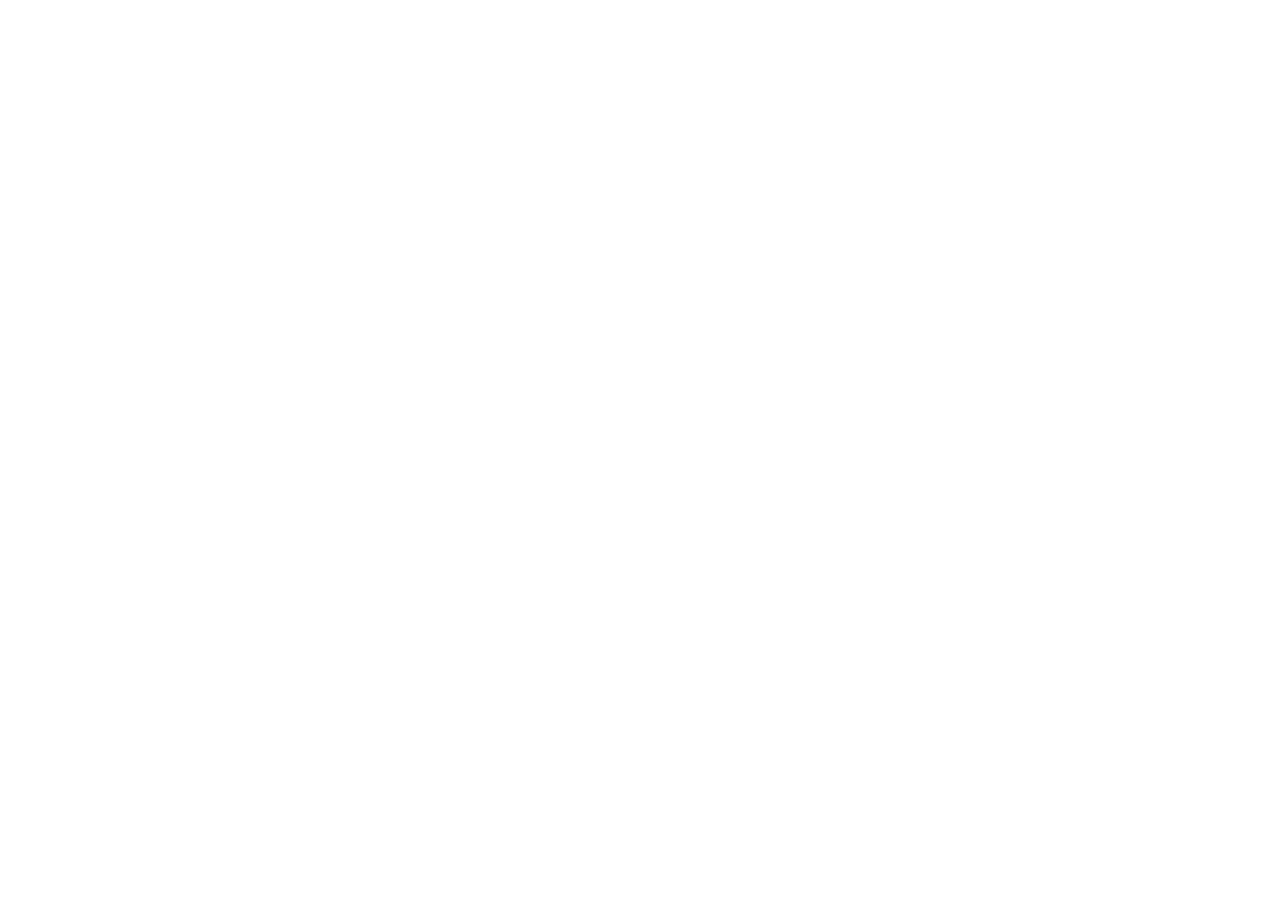
==== index.html @ bb07b306 "add index.html" ====
<!DOCTYPE html>
<html lang="en">
<head>
    <meta charset="UTF-8">
    <meta http-equiv="X-UA-Compatible" content="IE=edge">
    <meta name="viewport" content="width=device-width, initial-scale=1.0">
    <title>Document</title>
</head>
<body>
    
</body>
</html>
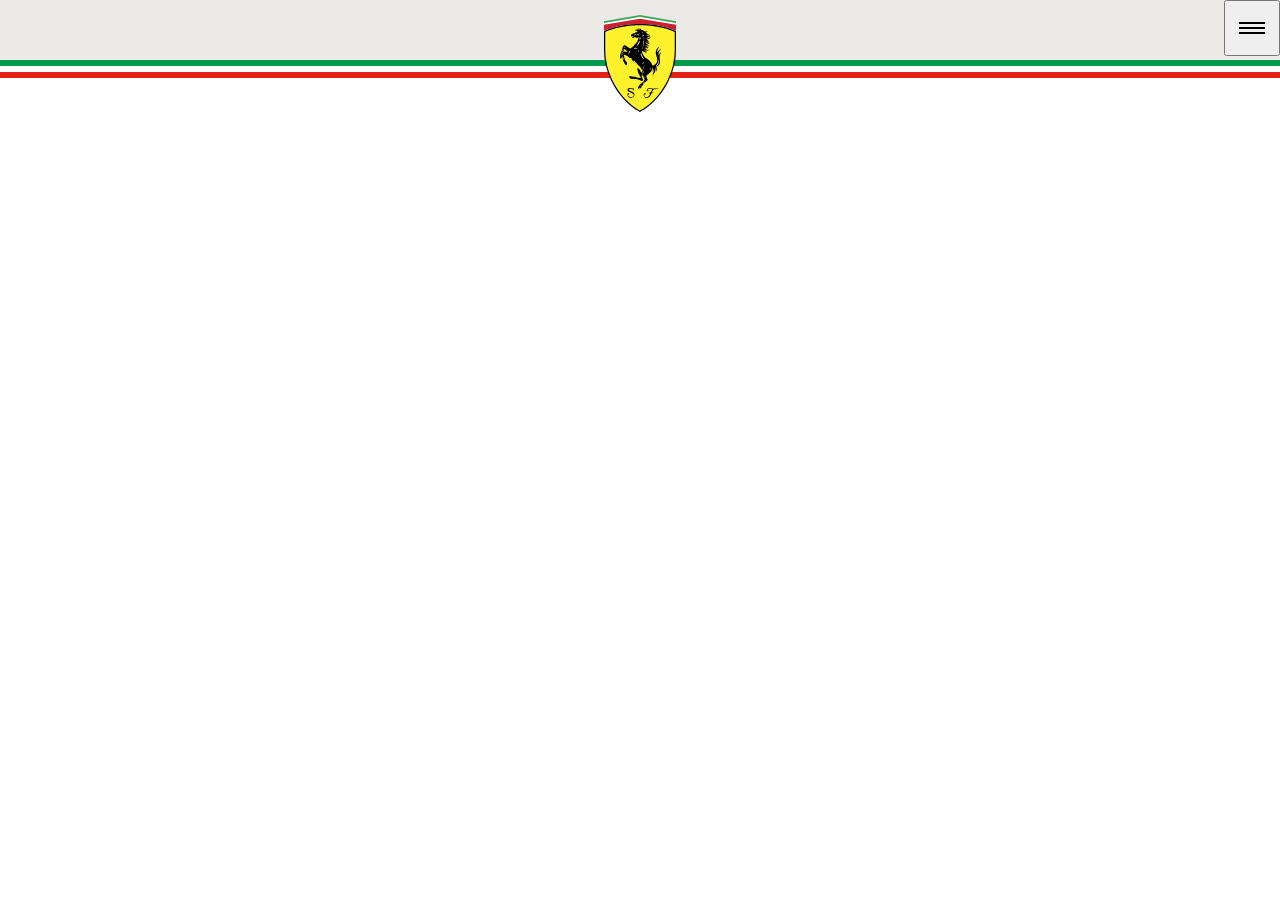
==== commit cfb4b666: "Criação do header" ====
--- a/index.html
+++ b/index.html
@@ -1,12 +1,77 @@
 <!DOCTYPE html>
-<html lang="en">
+<html lang="pt-br">
 <head>
-    <meta charset="UTF-8">
-    <meta http-equiv="X-UA-Compatible" content="IE=edge">
-    <meta name="viewport" content="width=device-width, initial-scale=1.0">
-    <title>Document</title>
+    <meta charset="UTF-8"/>
+    <meta http-equiv="X-UA-Compatible" content="IE=edge"/>
+    <meta name="viewport" content="width=device-width, initial-scale=1.0"/>
+    
+    <title>Ferrari - Hcode Lab</title>
+    <link rel="apple-touch-icon" sizes="57x57" href="assets/images/apple-icon-57x57.png"/>
+    <link rel="apple-touch-icon" sizes="60x60" href="assets/images/apple-icon-60x60.png"/>
+    <link rel="apple-touch-icon" sizes="72x72" href="assets/images/apple-icon-72x72.png"/>
+    <link rel="apple-touch-icon" sizes="76x76" href="assets/images/apple-icon-76x76.png"/>
+    <link rel="apple-touch-icon" sizes="114x114" href="assets/images/apple-icon-114x114.png"/>
+    <link rel="apple-touch-icon" sizes="120x120" href="assets/images/apple-icon-120x120.png"/>
+    <link rel="apple-touch-icon" sizes="144x144" href="assets/images/apple-icon-144x144.png"/>
+    <link rel="apple-touch-icon" sizes="152x152" href="assets/images/apple-icon-152x152.png"/>
+    <link rel="apple-touch-icon" sizes="180x180" href="assets/images/apple-icon-180x180.png"/>
+    <link rel="icon" type="image/png" sizes="192x192"  href="assets/images/android-icon-192x192.png"/>
+    <link rel="icon" type="image/png" sizes="32x32" href="assets/images/favicon-32x32.png"/>
+    <link rel="icon" type="image/png" sizes="96x96" href="assets/images/favicon-96x96.png"/>
+    <link rel="icon" type="image/png" sizes="16x16" href="assets/images/favicon-16x16.png"/>
+    <link rel="manifest" href="manifest.json"/>
+    <meta name="msapplication-TileColor" content="#1ededo"/>
+    <meta name="msapplication-TileImage" content="assets/images/ms-icon-144x144.png"/>
+    <meta name="theme-color" content="#1ededo"/>
+    <meta name="description" content="Conheça a Ferrari Auto Center"/>
+    <link rel="stylesheet" href="assets/css/main.css" type="text/css"/>
 </head>
 <body>
-    
+    <header id="header">
+
+        <div class="overlay"></div>
+        <a href="index.html#home"><img src="assets/images/ferrari-logo.svg" alt="logo Ferrari" class="logo"></a>
+        <button type="button" id="btn-open">
+            <svg xmlns="http://www.w3.org/2000/svg" width="32" height="32" viewBox="0 0 32 32"><path d="M0,0H32V32H0Z" fill="none"/><path d="M3,18H29V16H3Zm0-5H29V11H3ZM3,6V8H29V6Z" transform="translate(0 4)"/></svg>
+              
+        </button>
+
+        <div class="menu logged">
+            <nav>
+                <button type="button" id="btn-close">
+                    <svg xmlns="http://www.w3.org/2000/svg" width="24" height="24" viewBox="0 0 24 24"><path d="M0,0H24V24H0Z" fill="none"/><path d="M19,6.41,17.59,5,12,10.59,6.41,5,5,6.41,10.59,12,5,17.59,6.41,19,12,13.41,17.59,19,19,17.59,13.41,12Z"/></svg>
+                </button>
+                <ul>
+                    <li><a href="index.html#home">Home</a></li>
+                    <li><a href="index.html#service">Revisão</a></li>
+                    <li><a href="index.html#contact">Contato</a></li>
+                    <li class="divider"><hr></li>
+                    <li class="hide-guest"><a href="schedules.html">Agendamentos</a></li>
+                    <li class="hide-guest"><a href="profile.html">Editar Dados</a></li>
+                    <li class="hide-guest"><a href="chenge-photo.html">Mudar Foto</a></li>
+                    <li class="hide-guest"><a href="chenge-password.html">Alterar Senha</a></li>
+                </ul>
+            </nav>
+            <div class="footer">
+                <hr>
+                <div>
+                    <picture>
+                        <a href="profile.html"><img src="assets/images/user.png" alt="Joao Rangel"></a>
+                    </picture>
+                    <div>
+                        <a href="profile.html">
+                            <strong>João Rangel</strong>
+                            <small>joãohcrangel@gmail.com</small>
+                        </a>
+                    </div>
+                    <button type="button">
+                        <svg xmlns="http://www.w3.org/2000/svg" width="24" height="24" viewBox="0 0 24 24"><path d="M0,0H24V24H0Z" fill="none"/><path d="M10.09,15.59,11.5,17l5-5-5-5L10.09,8.41,12.67,11H3v2h9.67ZM19,3H5A2,2,0,0,0,3,5V9H5V5H19V19H5V15H3v4a2,2,0,0,0,2,2H19a2.006,2.006,0,0,0,2-2V5A2.006,2.006,0,0,0,19,3Z" fill="#333"/></svg>
+                    </button>
+                </div>
+                <a href="auth.html" class="btn-register">Minha Conta</a>
+            </div>
+        </div>
+        <hr class="italy">
+    </header>
 </body>
 </html>--- a/assets/css/main.css
+++ b/assets/css/main.css
@@ -0,0 +1,270 @@
+@font-face {
+  font-family: "Open Sans";
+  src: local("Open Sans Light"), url("../fonts/OpenSans-Light.ttf") format("truetype");
+  font-style: normal;
+  font-weight: 300;
+}
+@font-face {
+  font-family: "Open Sans";
+  src: local("Open Sans Regular"), url("../fonts/OpenSans-Regular.ttf") format("truetype");
+  font-style: normal;
+  font-weight: 400;
+}
+@font-face {
+  font-family: "Open Sans";
+  src: local("Open Sans SemiBold"), url("../fonts/OpenSans-SemiBold.ttf") format("truetype");
+  font-style: normal;
+  font-weight: 600;
+}
+@font-face {
+  font-family: "Open Sans";
+  src: local("Open Sans Bold"), url("../fonts/OpenSans-Bold.ttf") format("truetype");
+  font-style: normal;
+  font-weight: bold;
+}
+@font-face {
+  font-family: "Nothing";
+  src: local("Nothing You Could Do"), url("../fonts/NothingYouCouldDo-Regular.ttf") format("truetype");
+  font-style: normal;
+  font-weight: 300;
+}
+@font-face {
+  font-family: "Teko";
+  src: local("Teko"), url("../fonts/Teko-Regular.ttf") format("truetype");
+  font-style: normal;
+  font-weight: 400;
+}
+:root {
+  --white: #FFF;
+  --black: #000;
+  --black-hover: #111;
+  --black-active: #222;
+  --black-10: #0000001a;
+  --black-75: #000000bf;
+  --dark-0: #333;
+  --dark-1: #000000BF;
+  --gray: #79756c;
+  --gray-0: #707070;
+  --gray-1: #7e7e7e;
+  --gray-2: #9A9A99;
+  --gray-3: #CCC;
+  --gray-4: #00000029;
+  --gray-5: #E5E3DFBF;
+  --gray-6: #D8D8D8;
+  --gray-7: #E5E3DF;
+  --gray-8: #DDD;
+  --gray-9: #999;
+  --gray-10: #EEE;
+  --gray-11: #444;
+  --gray-12: #E8E8E8;
+  --red: #E32119;
+  --red-hover: #E4423B;
+  --red-active: #C91D16;
+  --green: #00994D;
+  --green-hover: #00BE60;
+  --green-active: #00773C;
+  --blue: #199BD4;
+  --blue-hover: #1CABE9;
+  --blue-active: #00A0E6;
+}
+
+* {
+  box-sizing: border-box;
+  scroll-behavior: smooth;
+  font-family: "Open Sans";
+  font-style: normal;
+  font-weight: 400;
+}
+
+body, div, article, aside, footer, header, main, nav, section, ul, ol, li, button, figure, picture {
+  display: flex;
+}
+
+body {
+  margin: 0;
+  flex-direction: column;
+  background-color: var(--white);
+}
+
+hr.divider {
+  background-color: var(--gray-3);
+  height: 1px;
+  width: calc(100% - 2em);
+  margin: 3em 0;
+  border: none;
+  align-self: center;
+}
+
+#header {
+  min-width: 320px;
+  width: 100%;
+  height: 60px;
+  background-color: var(--gray-5);
+  position: relative;
+  z-index: 3;
+}
+#header .italy {
+  width: 100%;
+  position: absolute;
+  top: 60px;
+  background-color: var(--white);
+  border: none;
+  border-top: var(--green) 6px solid;
+  border-bottom: var(--red) 6px solid;
+  height: 18px;
+  margin: 0;
+}
+#header .logo {
+  position: absolute;
+  transition: all 1s ease-in-out;
+  top: 15px;
+  width: 72px;
+  right: calc(50vw - 36px);
+  z-index: 5;
+}
+#header .menu {
+  transition: right 0.5s ease-in-out;
+  width: 300px;
+  height: 100vh;
+  padding-bottom: 50px;
+  background-color: var(--gray-7);
+  position: fixed;
+  right: -300px;
+  top: 0;
+  z-index: 4;
+  flex-direction: column;
+  justify-content: space-between;
+}
+#header .menu hr {
+  width: 100%;
+  border-bottom: none;
+  border-color: var(--black-10);
+  margin: 0;
+}
+#header .menu.logged nav ul li.divider {
+  display: flex;
+}
+#header .menu.logged nav ul li.hide-guest {
+  display: flex;
+}
+#header .menu.logged .footer > div {
+  display: flex;
+}
+#header .menu.logged .footer > a.btn-register {
+  display: none;
+}
+#header .menu nav {
+  flex-direction: column;
+}
+#header .menu nav ul {
+  margin: 0;
+  padding: 0;
+  margin-top: 249px;
+  width: 100%;
+  flex-direction: column;
+}
+#header .menu nav ul li {
+  padding: 14px 0;
+  list-style: none;
+  justify-content: center;
+}
+#header .menu nav ul li a {
+  text-decoration: none;
+  color: var(--gray-0);
+}
+#header .menu nav ul li.hide-guest, #header .menu nav ul li.divider {
+  display: none;
+}
+#header .menu nav ul li hr {
+  margin: 15px 0;
+}
+#header .menu .footer {
+  flex-direction: column;
+  align-items: center;
+  width: 100%;
+}
+#header .menu .footer > div {
+  display: none;
+  padding: 15px;
+  width: 100%;
+  align-items: center;
+}
+#header .menu .footer > div picture {
+  margin-right: 10px;
+}
+#header .menu .footer > div picture img {
+  width: 40px;
+  height: 40px;
+  border-radius: 50%;
+}
+#header .menu .footer > div > div {
+  flex-direction: column;
+  flex: 1;
+}
+#header .menu .footer > div a {
+  color: var(--dark-2);
+  text-decoration: none;
+  font-size: 16px;
+}
+#header .menu .footer > div a small {
+  color: var(--gray-2);
+  font-size: 12px;
+}
+#header .menu .btn-register {
+  margin: 20px;
+  width: 260px;
+  min-width: 130px;
+  border: none;
+  height: 50px;
+  display: flex;
+  justify-content: center;
+  align-items: center;
+  font-size: 16px;
+  font-weight: bold;
+  text-transform: uppercase;
+  text-decoration: none;
+  outline: none;
+  cursor: pointer;
+  background-color: var(--green);
+  color: var(--white);
+  border-radius: 6px;
+}
+#header .menu .btn-register:hover {
+  background-color: var(--green-hover);
+}
+#header .menu .btn-register:active {
+  background-color: var(--green-active);
+}
+#header bottom {
+  background: none;
+  border: none;
+  outline: none;
+  padding: 13px;
+}
+#header #btn-open, #header #btn-close {
+  position: absolute;
+  right: 0;
+  padding: 10px;
+}
+
+.open-menu {
+  overflow: hidden;
+}
+.open-menu #header .overley {
+  position: fixed;
+  top: 0;
+  left: 0;
+  width: 100vw;
+  height: 100vh;
+  background-color: var(--dark-1);
+  z-index: 4;
+}
+.open-menu #header .menu {
+  right: 0;
+}
+.open-menu #header .logo {
+  right: 87px;
+  width: 120px;
+}
+
+/*# sourceMappingURL=main.css.map */
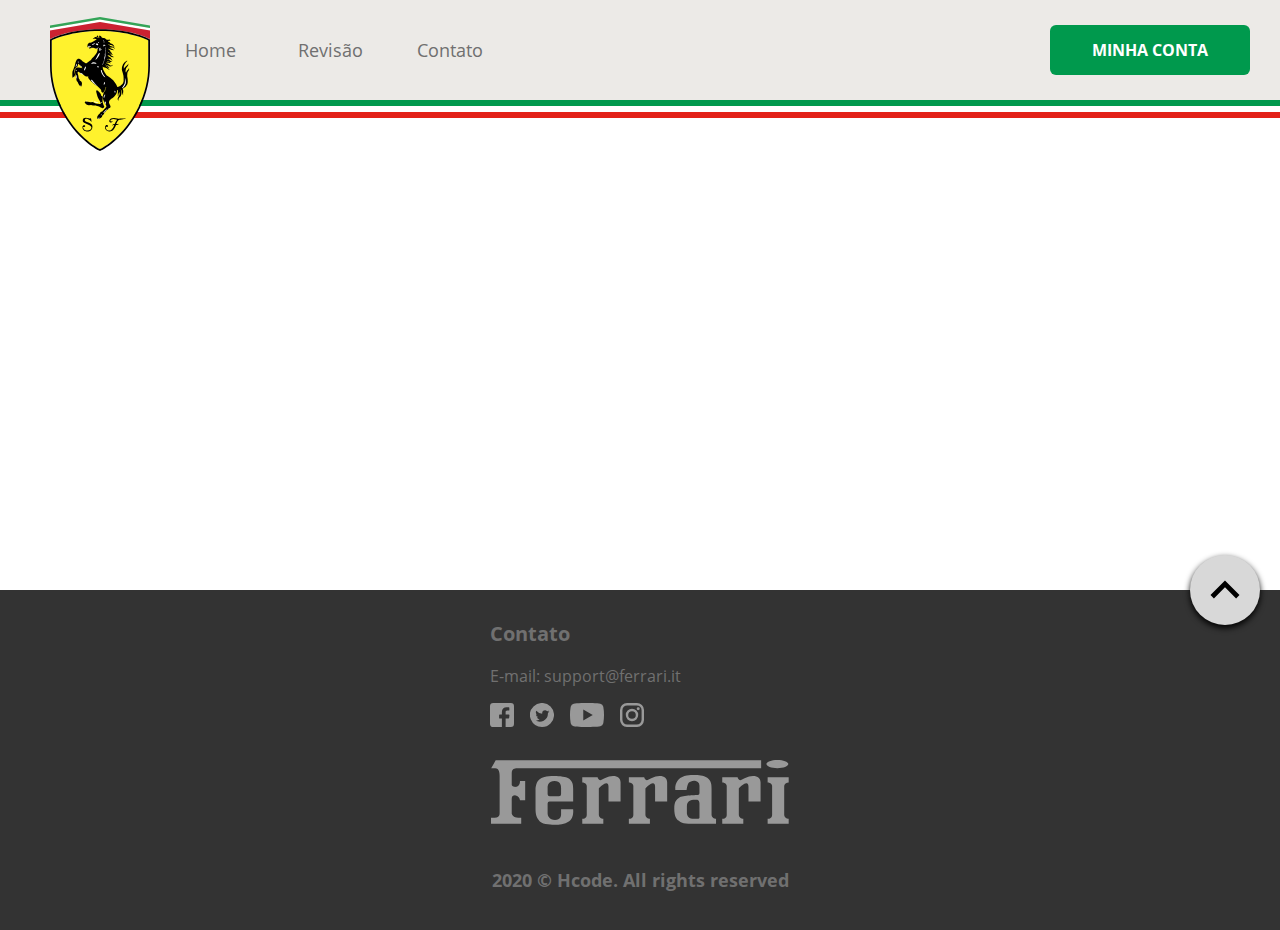
==== commit 6b33668a: "Footer Mobile" ====
--- a/index.html
+++ b/index.html
@@ -26,7 +26,7 @@
     <meta name="description" content="Conheça a Ferrari Auto Center"/>
     <link rel="stylesheet" href="assets/css/main.css" type="text/css"/>
 </head>
-<body>
+<body> <!--(open-menu) classe quando abrir a barra menu-->
     <header id="header">
 
         <div class="overlay"></div>
@@ -36,7 +36,7 @@
               
         </button>
 
-        <div class="menu logged">
+        <div class="menu "> <!--(logged) classe quando usuario estiver logado-->
             <nav>
                 <button type="button" id="btn-close">
                     <svg xmlns="http://www.w3.org/2000/svg" width="24" height="24" viewBox="0 0 24 24"><path d="M0,0H24V24H0Z" fill="none"/><path d="M19,6.41,17.59,5,12,10.59,6.41,5,5,6.41,10.59,12,5,17.59,6.41,19,12,13.41,17.59,19,19,17.59,13.41,12Z"/></svg>
@@ -73,5 +73,42 @@
         </div>
         <hr class="italy">
     </header>
+
+    <main></main>
+
+    <footer id="footer">
+
+        <button type="button">
+            <svg xmlns="http://www.w3.org/2000/svg" width="64.317" height="64.317" viewBox="0 0 64.317 64.317"><path d="M0,0H64.317V64.317H0Z" fill="none"/><path d="M9.779,27.858l12.3-12.274,12.3,12.274,3.779-3.779L22.079,8,6,24.079Z" transform="translate(10.079 13.439)"/></svg>
+        </button>
+
+        <div class="columns">
+            <div>
+                <ul class="links">
+                    <li class="title">Links</li>
+                    <li><a href="#">Home</a></li>
+                    <li><a href="#">Revisão</a></li>
+                    <li><a href="#">Contato</a></li>
+                </ul>
+                <ul>
+                    <li class="title">Contato</li>
+                    <li>E-mail:&nbsp;<a href="mailto:support@ferrari.it">support@ferrari.it</a></li>
+                    <li class="social">
+                        <a href="#"><img src="assets/images/facebook.svg" alt="facebook"></a>
+                        <a href="#"><img src="assets/images/twitter.svg" alt="twitter"></a>
+                        <a href="#"><img src="assets/images/youtube.svg" alt="youtube"></a>
+                        <a href="#"><img src="assets/images/instagram.svg" alt="instagram"></a>
+
+                    </li>
+                </ul>
+            </div>
+            <a href="#" class="logo">
+                <svg xmlns="http://www.w3.org/2000/svg" width="297.709" height="64.725" viewBox="0 0 297.709 64.725"><defs><style>.a{opacity:0.5;}.b{fill:#fff;fill-rule:evenodd;}</style></defs><g class="a" transform="translate(-2.792 -76.071)"><path class="b" d="M2.792,139.8V133.59H6.244c1.725,0,5.178-.345,5.178-4.487V91.825c0-2.244-.173-7.594-4.487-7.594H2.965l4.487-7.939h265.5v7.939H28.681c-2.244,0-5.178.517-5.178,5v11.736c.519,1.38,2.589,1.9,3.625,1.9S31.787,102.7,31.787,97h5.178v19.158H31.787c0-1.727-1.906-4.618-4.486-4.833-2.072-.172-3.8.517-3.8,3.28v14.5c0,1.555,1.9,4.487,6.386,4.487H33V139.8H2.792Z" transform="translate(0 0.131)"/><path class="b" d="M139.469,93.335c0,1.381,1.725,2.761,2.759,3.106,1.209-.862,7.6-4.486,12.6-4.486s7.592,2.587,7.592,6.558V117.5H150.339V102.829c0-1.9-.516-3.28-2.244-3.452s-6.212,3.452-7.419,5.178v26.232c0,2.417,2.416,4.142,4.487,4.142v5.006H124.109v-5.178c2.07,0,4.314-.691,4.487-3.8v-29.17c0-.862-1.381-3.28-4.487-3.28V93.335Zm144.487,0H262.9v5.178c3.1,0,4.484,2.416,4.484,3.28v29.167c-.17,3.106-2.416,3.8-4.484,3.8v5.178h21.053v-5.006c-2.07,0-4.487-1.725-4.487-4.142v-28.65c0-2.07,2.244-3.623,4.487-3.623Zm-191.085,0c0,1.381,1.725,2.761,2.761,3.106,1.208-.862,7.594-4.486,12.6-4.486s7.594,2.587,7.594,6.558V117.5H103.744V102.829c0-1.9-.519-3.28-2.244-3.452s-6.214,3.452-7.422,5.178v26.232c0,2.417,2.417,4.142,4.487,4.142v5.006H77.512v-5.178c2.07,0,4.314-.691,4.487-3.8v-29.17c0-.862-1.381-3.28-4.487-3.28V93.335Zm140,0c0,1.381,1.728,2.761,2.762,3.106,1.209-.862,7.592-4.486,12.6-4.486s7.592,2.587,7.592,6.558V117.5H243.743V102.829c0-1.9-.519-3.28-2.244-3.452s-6.212,3.452-7.422,5.178v26.232c0,2.417,2.416,4.142,4.487,4.142v5.006H217.509v-5.178c2.073,0,4.317-.691,4.487-3.8v-29.17c0-.862-1.38-3.28-4.487-3.28V93.335ZM68.4,125.436H56.317V130.1c0,1.9-.345,5.869-6.041,5.869s-7.42-3.8-7.42-6.559v-9.837a2.06,2.06,0,0,1,1.9-2.072H68.4V104.9c0-5.7-1.208-7.422-3.625-9.837S53.9,91.955,50.1,91.955c-9.664,0-12.772,1.38-15.533,3.623s-3.8,6.9-3.8,10.355v19.5c0,5.176,1.036,8.8,4.314,12.081s13.289,3.28,15.361,3.28,8.973.172,13.979-3.451S68.4,125.436,68.4,125.436Zm-25.542-21.4c0-2.761.862-6.9,6.9-6.9s6.558,4.487,6.558,6.9v6.212a2.1,2.1,0,0,1-2.07,2.07h-9.32a2.072,2.072,0,0,1-2.07-1.9v-6.386Zm163.955,26.75V104.9c0-3.97-.173-8.111-4.317-11.045s-10.872-2.761-13.461-2.761-11.217,0-15.189,4.487-3.28,8.8-3.28,10.526h11.306s.773-5.867,2.328-7.42,5.7-3.28,8.889-.519a4.772,4.772,0,0,1,1.637,3.8v7.42a1.835,1.835,0,0,1-1.552,1.727s-15.708.345-18.467,2.417-5.178,3.451-5.178,11.045,1.9,10.526,4.144,12.081,3.28,3.28,13.461,3.28H211.3v-5.006c-2.069,0-4.484-1.725-4.484-4.142Zm-12.083,2.934a1.391,1.391,0,0,1-1.206,1.034h-5.955c-4.23,0-5.436-3.623-5.436-5.869v-6.645c0-6.47,6.73-6.3,9.4-6.3s3.192,2.242,3.192,3.709V133.72Zm77.908-49.445c6.042,0,10.937-1.836,10.937-4.1s-4.895-4.1-10.937-4.1-10.94,1.836-10.94,4.1S266.6,84.276,272.637,84.276Z" transform="translate(16.545 0)"/></g></svg>
+            </a>
+
+        </div>
+        <p>2020 © Hcode. All rights reserved</p>
+
+    </footer>
 </body>
 </html>--- a/assets/css/main.css
+++ b/assets/css/main.css
@@ -66,6 +66,7 @@
   --blue: #199BD4;
   --blue-hover: #1CABE9;
   --blue-active: #00A0E6;
+  --space: 20px;
 }
 
 * {
@@ -84,6 +85,9 @@
   margin: 0;
   flex-direction: column;
   background-color: var(--white);
+}
+body > main {
+  min-height: calc(100vh - 410px);
 }
 
 hr.divider {
@@ -225,9 +229,17 @@
   text-decoration: none;
   outline: none;
   cursor: pointer;
+  border-radius: 6px;
+  background: transparent;
+  color: var(--black);
   background-color: var(--green);
   color: var(--white);
-  border-radius: 6px;
+}
+#header .menu .btn-register:hover {
+  background-color: var(--black-10);
+}
+#header .menu .btn-register:active {
+  background-color: var(--black-75);
 }
 #header .menu .btn-register:hover {
   background-color: var(--green-hover);
@@ -267,4 +279,149 @@
   width: 120px;
 }
 
+@media (min-width: 1200px) {
+  .open-menu {
+    overflow: initial;
+  }
+  .open-menu #header .overley {
+    display: none;
+  }
+  .open-menu #header .logo {
+    width: 100px;
+    top: 17px;
+    right: calc(100vw - 150px);
+  }
+  #header {
+    height: 100px;
+  }
+  #header .italy {
+    top: 100px;
+  }
+  #header .logo {
+    width: 100px;
+    top: 17px;
+    right: calc(100vw - 150px);
+  }
+  #header #btn-open, #header #btn-close {
+    display: none;
+  }
+  #header .menu {
+    right: initial;
+    position: static;
+    background-color: initial;
+    width: 100%;
+    height: 100px;
+    flex-direction: row;
+    margin-left: 150px;
+    justify-content: space-between;
+    align-items: center;
+    padding-bottom: 0;
+  }
+  #header .menu .btn-register {
+    margin: 0;
+    margin-right: 30px;
+    width: 200px;
+  }
+  #header .menu nav {
+    width: 100%;
+  }
+  #header .menu nav ul {
+    flex-direction: row;
+    justify-content: flex-start;
+    align-items: center;
+    margin-top: 0;
+  }
+  #header .menu nav ul li a {
+    font-size: 18px;
+    min-width: 120px;
+    padding: 10px 0;
+    text-align: center;
+  }
+  #header .menu nav ul li a:hover {
+    color: var(--black);
+  }
+  #header .menu .footer {
+    width: initial;
+    justify-content: center;
+  }
+  #header .menu .footer hr {
+    display: none;
+  }
+  #header .menu .footer > div {
+    height: 100px;
+  }
+}
+#footer {
+  width: 100%;
+  min-width: 320px;
+  background-color: var(--dark-0);
+  position: relative;
+  flex-direction: column;
+  padding: var(--space);
+  align-items: center;
+  color: var(--gray-0);
+}
+#footer button {
+  position: absolute;
+  right: var(--space);
+  background-color: var(--gray-6);
+  box-shadow: var(--black) 0 3px 6px;
+  border: none;
+  border-radius: 50%;
+  width: 70px;
+  height: 70px;
+  outline: none;
+  justify-content: center;
+  align-items: center;
+  top: -35px;
+  z-index: 1;
+  cursor: pointer;
+}
+#footer button:hover {
+  background-color: var(--);
+}
+#footer .columns {
+  width: 100%;
+  flex-direction: column;
+  align-items: center;
+}
+#footer .columns .links {
+  display: none;
+}
+#footer .columns ul {
+  margin: 0;
+  padding: 0;
+  width: 300px;
+  flex-direction: column;
+}
+#footer .columns ul li {
+  list-style: none;
+  font-size: 16px;
+  padding: 0.5em 0;
+}
+#footer .columns ul li a {
+  color: var(--gray-0);
+  text-decoration: none;
+}
+#footer .columns ul li.title {
+  font-weight: bold;
+  font-size: 20px;
+}
+#footer .columns ul li.social {
+  align-items: center;
+}
+#footer .columns ul li.social a {
+  margin-right: 1em;
+}
+#footer .columns ul li.social img {
+  height: 24px;
+}
+#footer .columns .logo {
+  margin: var(--space);
+}
+#footer p {
+  font-weight: bold;
+  font-size: 18px;
+}
+
 /*# sourceMappingURL=main.css.map */
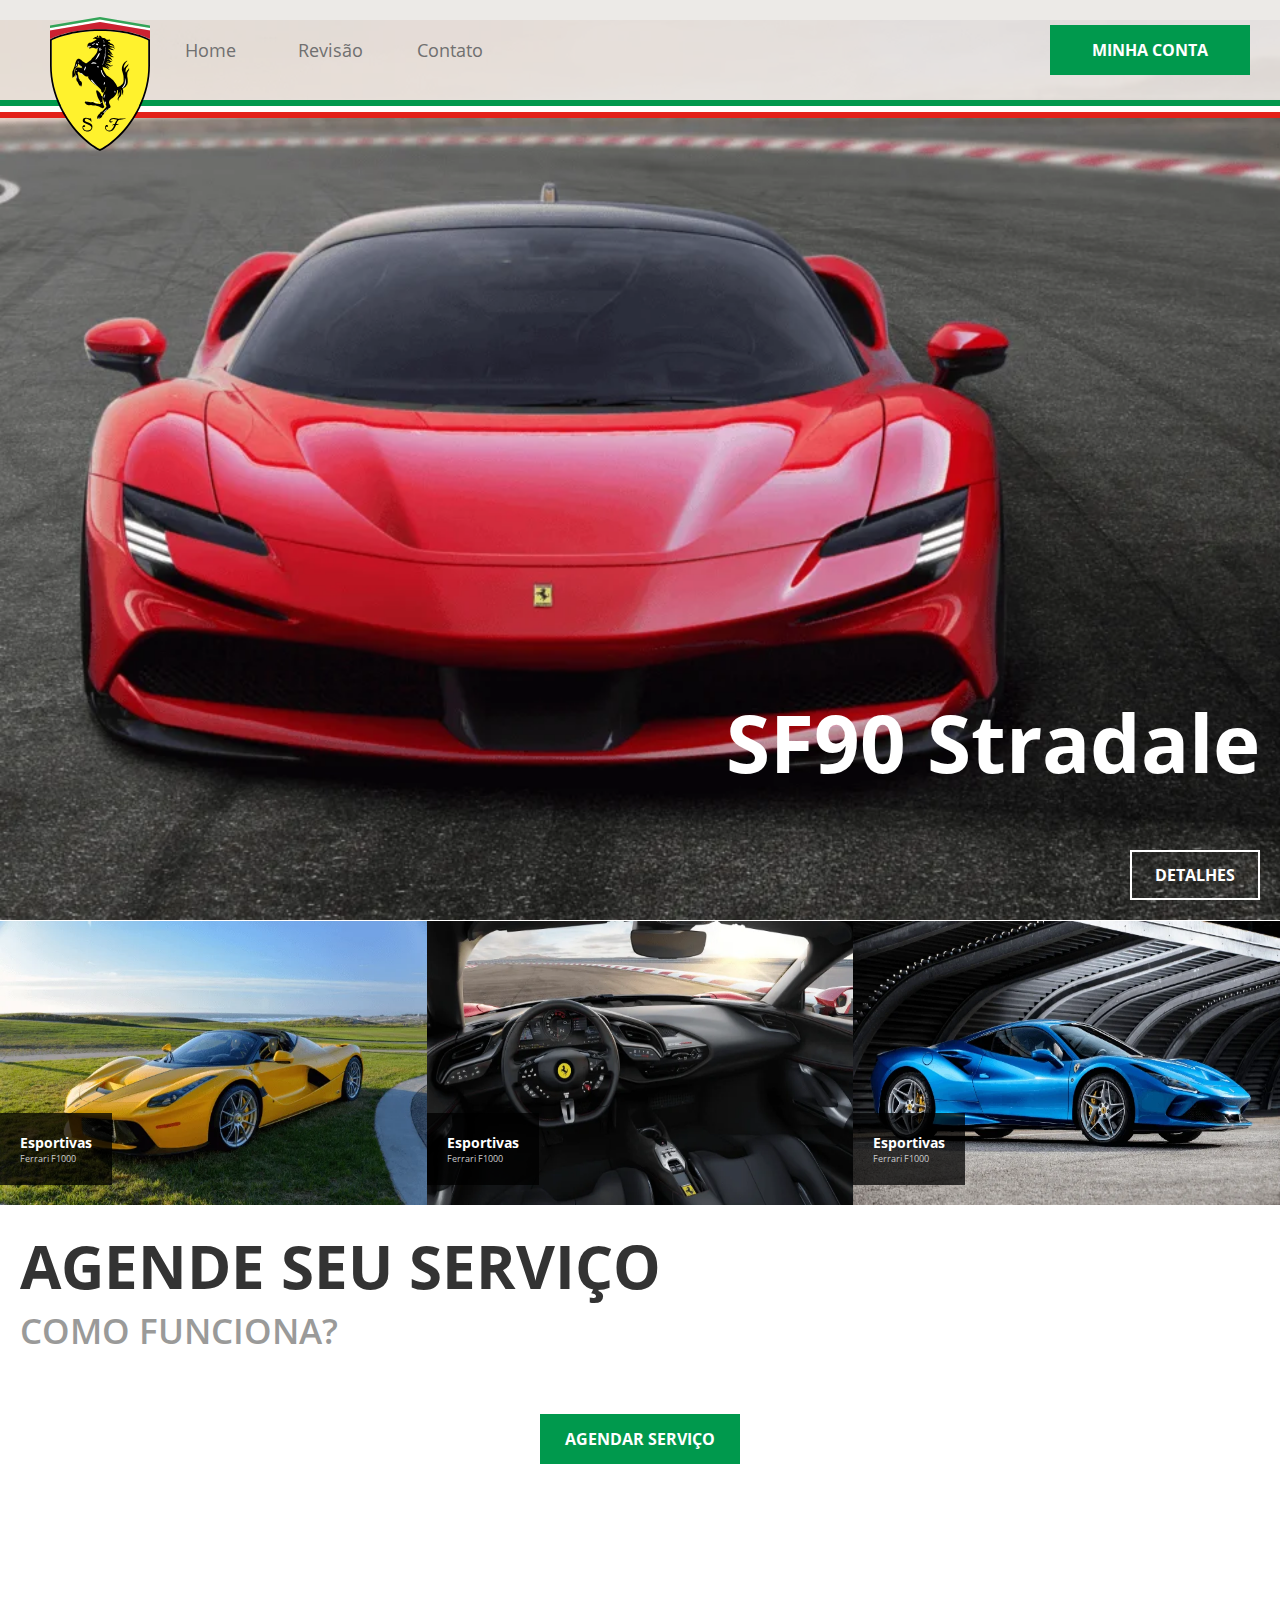
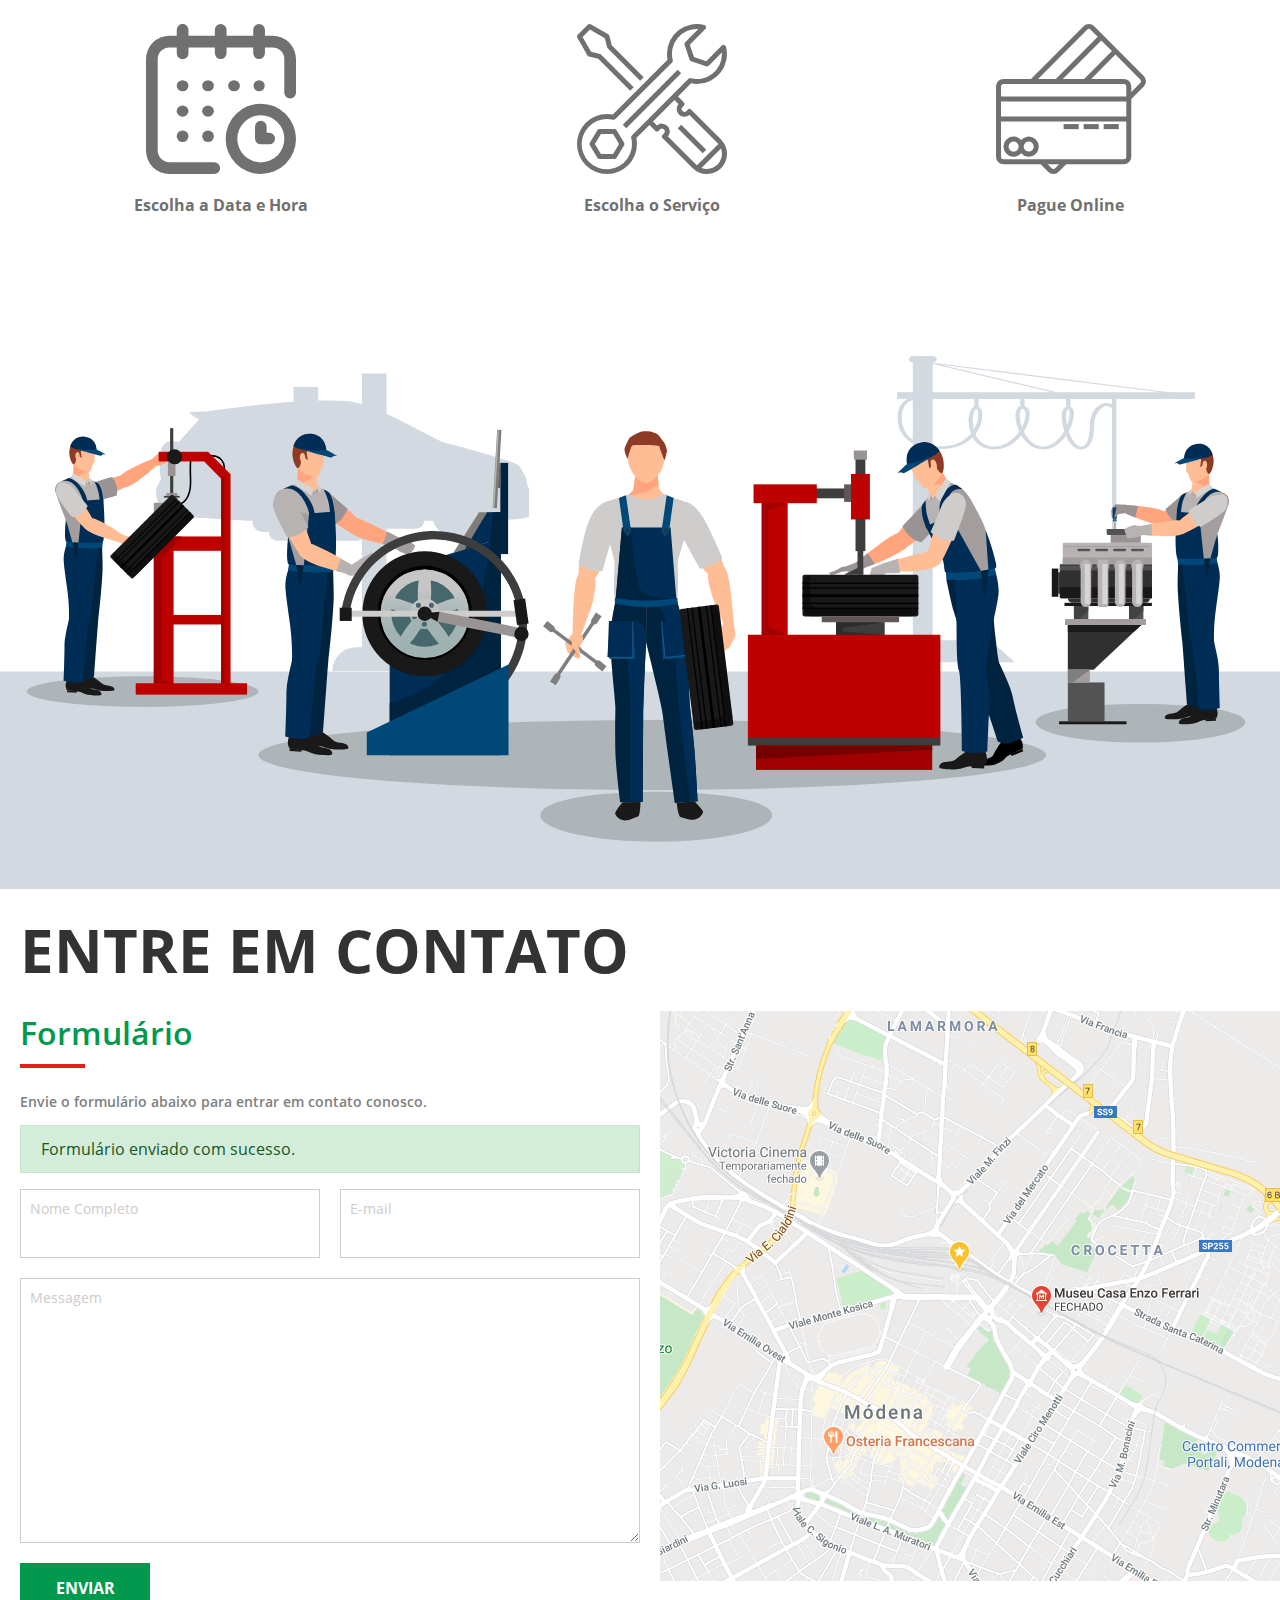
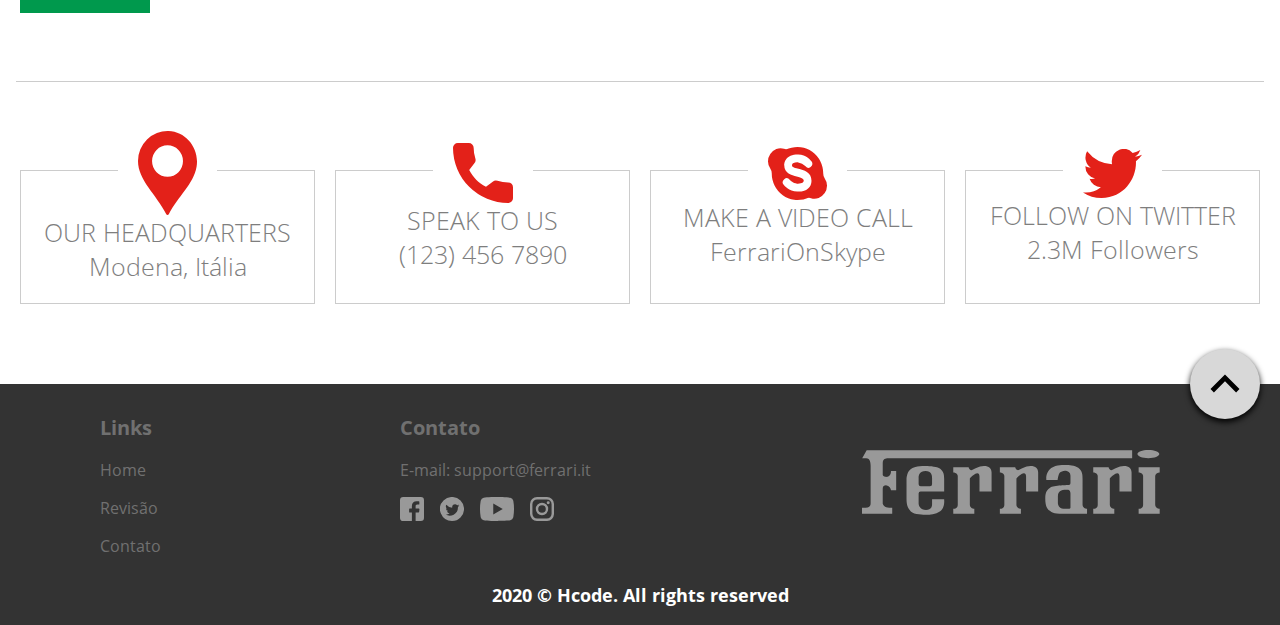
==== commit 8be1aec8: "criação de conteúdo no main" ====
--- a/index.html
+++ b/index.html
@@ -74,7 +74,154 @@
         <hr class="italy">
     </header>
 
-    <main></main>
+    <main id="home">
+       
+        <header>
+            <ul>
+                <li>#3,9 L v8</li>
+                <li>#720 HP</li>
+                <li>#V12</li>
+            </ul>
+
+            <h1>SF90 Stradale</h1>
+            <a href="#home">Detalhes</a>
+        </header>
+        
+        <section class="gallery">
+            <figure>
+                <picture>
+                    <source srcset="assets/images/ferrari-amarela.webp" type="image/webp"/>
+                    <img src="assets/images/ferrari-amarela.png" alt="" />
+                </picture>
+                <figcaption>
+                    <h2>Esportivas</h2>
+                    <p>Ferrari F1000</p>
+                </figcaption>
+            </figure>
+
+            <figure>
+                <picture>
+                    <source srcset="assets/images/ferrari-interior.webp" type="image/webp"/>
+                    <img src="assets/images/ferrari-interior.png" alt="" />
+                </picture>
+                <figcaption>
+                    <h2>Esportivas</h2>
+                    <p>Ferrari F1000</p>
+                </figcaption>
+            </figure>
+
+            <figure>
+                <picture>
+                    <source srcset="assets/images/ferrari-azul.webp" type="image/webp"/>
+                    <img src="assets/images/ferrari-azul.png" alt="" />
+                </picture>
+                <figcaption>
+                    <h2>Esportivas</h2>
+                    <p>Ferrari F1000</p>
+                </figcaption>
+            </figure>
+
+        </section>
+
+
+    </main>
+
+    <section id="service">
+
+        <h2>Agende seu Serviço<small>Como Funciona?</small></h2>
+
+        <div>
+            <div class="icons">
+
+                <figure>
+                    <img src="assets/images/calendar.svg" alt="Escolha a Data e Hora" />
+                    <figcaption>Escolha a Data e Hora</figcaption>
+                </figure>
+
+                <figure>
+                    <img src="assets/images/tools.svg" alt="Escolha o Serviço" />
+                    <figcaption>Escolha o Serviço</figcaption>
+                </figure>
+
+                <figure>
+                    <img src="assets/images/payments.svg" alt="Pague Online" />
+                    <figcaption>Pague Online</figcaption>
+                </figure>
+            </div>
+
+            <a href="schedules-new.html" class="btn">Agendar Serviço</a>
+        </div>
+
+        <img src="assets/images/services.svg" alt="Serviços">
+
+    </section>
+
+    <section id="contact">
+
+        <h2>Entre em Contato</h2>
+
+        <section>
+            <form>
+                <header class="page-title">
+                    <h2>Formulário</h2>
+                    <hr />
+                </header>
+                <p>Envie o formulário abaixo para entrar em contato conosco.</p>
+                <div class="alert success">Formulário enviado com sucesso.</div>
+
+                <div class="fields">
+
+                    <div class="field">
+                        <input type="text" name="name" id="name" />
+                        <label for="name">Nome Completo</label>
+                    </div>
+
+                    <div class="field">
+                        <input type="email" name="email" id="email" />
+                        <label for="email">E-mail</label>
+                    </div>
+
+                </div>
+
+                <div class="field">
+                    <textarea name="message" id="message"></textarea>
+                    <label for="message">Messagem</label>
+                </div>
+
+                <div class="actions">
+                    <button type="submit">Enviar</button>
+                </div>
+
+            </form>
+
+            <div id="map"></div>
+        </section>
+    
+        <hr class="divider"/>
+
+        <ul class="contacts">
+            <li>
+                <img src="assets/images/icon-google-place.svg" alt="Icon">
+                <p>OUR HEADQUARTERS</p>
+                <p>Modena, Itália</p>
+            </li>
+            <li>
+                <img src="assets/images/icon-phone.svg" alt="Icon">
+                <p>SPEAK TO US</p>
+                <p>(123) 456 7890</p>
+            </li>
+            <li>
+                <img src="assets/images/icon-skype.svg" alt="Icon">
+                <p>MAKE A VIDEO CALL</p>
+                <p>FerrariOnSkype</p>
+            </li>
+            <li>
+                <img src="assets/images/icon-twitter.svg" alt="Icon">
+                <p>FOLLOW ON TWITTER</p>
+                <p>2.3M Followers</p>
+            </li>
+        </ul>
+    </section>
 
     <footer id="footer">
 
--- a/assets/css/main.css
+++ b/assets/css/main.css
@@ -40,6 +40,7 @@
   --black-hover: #111;
   --black-active: #222;
   --black-10: #0000001a;
+  --black-50: rgba(0, 0, 0, .5);
   --black-75: #000000bf;
   --dark-0: #333;
   --dark-1: #000000BF;
@@ -66,7 +67,14 @@
   --blue: #199BD4;
   --blue-hover: #1CABE9;
   --blue-active: #00A0E6;
+  --success: #D4EDDA;
+  --success-border: #C3E6CB;
+  --success-color: #155724;
+  --danger: #F8D7DA;
+  --danger-border: #F5C6CB;
+  --danger-color: #721C24;
   --space: 20px;
+  --boder-radius: 5px;
 }
 
 * {
@@ -99,6 +107,504 @@
   align-self: center;
 }
 
+.toast {
+  position: relative;
+  height: 80px;
+  width: 100%;
+  align-items: center;
+  padding: var(--space);
+  border: 1px solid transparent;
+  transition: 1s cubic-bezier(0.19, 1, 0.22, 1);
+}
+.toast .close {
+  position: absolute;
+  top: 0;
+  right: 0;
+  padding: 16px;
+  background: none;
+  border: none;
+  font-size: 32px;
+  transition: 0.3s;
+  color: var(--black-50);
+  min-width: 50px;
+  margin: 15px;
+  cursor: pointer;
+}
+.toast .close:hover {
+  color: var(--black-75);
+}
+.toast.success {
+  color: var(--success-color);
+  border-color: var(--success-border);
+  background-color: var(--success);
+}
+.toast.danger {
+  color: var(--danger-color);
+  border-color: var(--danger-border);
+  background-color: var(--danger);
+}
+
+form {
+  flex-direction: column;
+  width: 100%;
+  padding: var(--space);
+}
+form .fields {
+  flex-direction: column;
+}
+form .field {
+  position: relative;
+  flex-direction: column;
+  width: 100%;
+  margin-bottom: var(--space);
+}
+form .field label {
+  color: var(--gray-3);
+  font-size: 14px;
+  position: absolute;
+  top: 10px;
+  left: 10px;
+  transition: color 0.3s ease-in-out;
+  z-index: 2;
+}
+form .field input, form .field textarea, form .field select {
+  border: var(--gray-3) 1px solid;
+  line-height: 1.5em;
+  padding: 10px;
+  padding-top: 33px;
+  font-size: 16px;
+  color: var(--dark-0);
+  outline: none;
+  border-radius: var(--border-radius);
+  position: relative;
+  z-index: 1;
+  top: 0;
+  transition: border-color 0.3s ease-in-out;
+  width: 100%;
+  background-color: transparent;
+}
+form .field input:focus, form .field textarea:focus, form .field select:focus {
+  border-color: var(--green);
+}
+form .field input:focus + label, form .field textarea:focus + label, form .field select:focus + label {
+  color: var(--green);
+}
+form .field input[readonly], form .field textarea[readonly], form .field select[readonly] {
+  border: none;
+  color: var(--black);
+  font-weight: bold;
+  font-size: 22px;
+  text-transform: uppercase;
+  padding-bottom: 0;
+}
+form .field input[readonly] + label, form .field textarea[readonly] + label, form .field select[readonly] + label {
+  color: var(--gray-0);
+  text-transform: uppercase;
+}
+form button {
+  min-width: 130px;
+  border: none;
+  height: 50px;
+  display: flex;
+  justify-content: center;
+  align-items: center;
+  font-size: 16px;
+  font-weight: bold;
+  text-transform: uppercase;
+  text-decoration: none;
+  outline: none;
+  cursor: pointer;
+  border-radius: var(--border-radius);
+  background: transparent;
+  color: var(--black);
+  background-color: var(--green);
+  color: var(--white);
+}
+form button:hover {
+  background-color: var(--black-10);
+}
+form button:active {
+  background-color: var(--black-75);
+}
+form button:hover {
+  background-color: var(--green-hover);
+}
+form button:active {
+  background-color: var(--green-active);
+}
+
+@media (min-width: 1200px) {
+  form {
+    max-width: 400px;
+  }
+  form .fields {
+    flex-direction: row;
+  }
+  form .fields .field {
+    margin-right: var(--space);
+  }
+  form .fields .field:last-child {
+    margin-right: 0;
+  }
+  form .fields .field textarea {
+    min-height: 250px;
+  }
+  form button {
+    max-width: 340px;
+  }
+}
+header.page-title {
+  display: flex;
+  flex-direction: column;
+  align-items: flex-start;
+  width: 100%;
+}
+header.page-title h1, header.page-title h2, header.page-title h3, header.page-title h4, header.page-title h5, header.page-title h6 {
+  color: var(--green);
+  margin: 0;
+  font-size: 32px;
+  font-weight: 600;
+}
+header.page-title hr {
+  width: 65px;
+  border: none;
+  border-top: 4px solid var(--red);
+  margin: 10px 0;
+}
+
+.page {
+  flex-direction: column;
+  height: calc(100vh - 140px);
+  overflow: auto;
+}
+.page .page-title {
+  margin: var(--space);
+  width: calc(100% - var(--space) * 2);
+}
+.page > header {
+  width: 100%;
+  min-height: 130px;
+  background-color: var(--black);
+  color: var(--white);
+  justify-content: center;
+  align-items: center;
+  margin-top: 18px;
+}
+.page > header h1 {
+  font-size: 23px;
+  font-weight: bold;
+  text-transform: uppercase;
+}
+.page > main {
+  margin-bottom: 80px;
+  flex-direction: column;
+}
+.page > main .toast {
+  position: fixed;
+  bottom: 0;
+  left: 0;
+  z-index: 3;
+}
+.page > main .toast.open {
+  transform: translateY(-80px);
+}
+.page footer.fixed {
+  width: 100%;
+  position: fixed;
+  bottom: 0;
+  background-color: var(--gray-12);
+  height: 80px;
+  left: 0;
+  justify-content: space-between;
+  align-items: center;
+  padding: var(--space);
+  z-index: 4;
+}
+.page footer.fixed button, .page footer.fixed a {
+  min-width: 130px;
+  border: none;
+  height: 50px;
+  display: flex;
+  justify-content: center;
+  align-items: center;
+  font-size: 16px;
+  font-weight: bold;
+  text-transform: uppercase;
+  text-decoration: none;
+  outline: none;
+  cursor: pointer;
+  border-radius: var(--border-radius);
+  background: transparent;
+  color: var(--black);
+  background-color: var(--gray-3);
+  color: var(--gray-0);
+}
+.page footer.fixed button:hover, .page footer.fixed a:hover {
+  background-color: var(--black-10);
+}
+.page footer.fixed button:active, .page footer.fixed a:active {
+  background-color: var(--black-75);
+}
+.page footer.fixed button:hover, .page footer.fixed a:hover {
+  background-color: var(--gray-hover);
+}
+.page footer.fixed button:active, .page footer.fixed a:active {
+  background-color: var(--gray-active);
+}
+.page footer.fixed button[type=submit], .page footer.fixed a.black {
+  min-width: 130px;
+  border: none;
+  height: 50px;
+  display: flex;
+  justify-content: center;
+  align-items: center;
+  font-size: 16px;
+  font-weight: bold;
+  text-transform: uppercase;
+  text-decoration: none;
+  outline: none;
+  cursor: pointer;
+  border-radius: var(--border-radius);
+  background: transparent;
+  color: var(--black);
+  background-color: var(--black);
+  color: var(--white);
+}
+.page footer.fixed button[type=submit]:hover, .page footer.fixed a.black:hover {
+  background-color: var(--black-10);
+}
+.page footer.fixed button[type=submit]:active, .page footer.fixed a.black:active {
+  background-color: var(--black-75);
+}
+.page footer.fixed button[type=submit]:hover, .page footer.fixed a.black:hover {
+  background-color: var(--black-hover);
+}
+.page footer.fixed button[type=submit]:active, .page footer.fixed a.black:active {
+  background-color: var(--black-active);
+}
+.page.blue > header {
+  background-color: var(--blue);
+}
+.page.blue footer.fixed button[type=submit], .page.blue footer.fixed a.black {
+  min-width: 130px;
+  border: none;
+  height: 50px;
+  display: flex;
+  justify-content: center;
+  align-items: center;
+  font-size: 16px;
+  font-weight: bold;
+  text-transform: uppercase;
+  text-decoration: none;
+  outline: none;
+  cursor: pointer;
+  border-radius: var(--border-radius);
+  background: transparent;
+  color: var(--black);
+  background-color: var(--blue);
+  color: var(--white);
+}
+.page.blue footer.fixed button[type=submit]:hover, .page.blue footer.fixed a.black:hover {
+  background-color: var(--black-10);
+}
+.page.blue footer.fixed button[type=submit]:active, .page.blue footer.fixed a.black:active {
+  background-color: var(--black-75);
+}
+.page.blue footer.fixed button[type=submit]:hover, .page.blue footer.fixed a.black:hover {
+  background-color: var(--blue-hover);
+}
+.page.blue footer.fixed button[type=submit]:active, .page.blue footer.fixed a.black:active {
+  background-color: var(--blue-active);
+}
+.page.green > header {
+  background-color: var(--green);
+}
+.page.green footer.fixed button[type=submit], .page.green footer.fixed a.black {
+  min-width: 130px;
+  border: none;
+  height: 50px;
+  display: flex;
+  justify-content: center;
+  align-items: center;
+  font-size: 16px;
+  font-weight: bold;
+  text-transform: uppercase;
+  text-decoration: none;
+  outline: none;
+  cursor: pointer;
+  border-radius: var(--border-radius);
+  background: transparent;
+  color: var(--black);
+  background-color: var(--green);
+  color: var(--white);
+}
+.page.green footer.fixed button[type=submit]:hover, .page.green footer.fixed a.black:hover {
+  background-color: var(--black-10);
+}
+.page.green footer.fixed button[type=submit]:active, .page.green footer.fixed a.black:active {
+  background-color: var(--black-75);
+}
+.page.green footer.fixed button[type=submit]:hover, .page.green footer.fixed a.black:hover {
+  background-color: var(--green-hover);
+}
+.page.green footer.fixed button[type=submit]:active, .page.green footer.fixed a.black:active {
+  background-color: var(--green-active);
+}
+
+@media (min-width: 1200px) {
+  .page > header {
+    justify-content: flex-start;
+    padding-left: 185px;
+    min-height: 160px;
+  }
+  .page > header h1 {
+    font-size: 32px;
+  }
+  .page footer.fixed {
+    justify-content: flex-start;
+  }
+  .page footer.fixed button + button, .page footer.fixed a + a, .page footer.fixed button + a, .page footer.fixed a + button {
+    margin-right: var(--space);
+  }
+  .page footer.fixed button, .page footer.fixed a {
+    order: 1;
+  }
+  .page footer.fixed button:first-child, .page footer.fixed a:first-child {
+    order: 2;
+  }
+}
+.calendar {
+  flex-direction: column;
+  padding: 0 var(--space);
+  margin-bottom: var(--space);
+}
+.calendar .month {
+  justify-content: space-between;
+  align-items: center;
+  color: var(--gray-2);
+  margin-bottom: 10px;
+  text-transform: uppercase;
+}
+.calendar .month h2 {
+  font-size: 22px;
+  font-weight: 400;
+}
+.calendar .month button {
+  min-width: 130px;
+  border: none;
+  height: 50px;
+  display: flex;
+  justify-content: center;
+  align-items: center;
+  font-size: 16px;
+  font-weight: bold;
+  text-transform: uppercase;
+  text-decoration: none;
+  outline: none;
+  cursor: pointer;
+  border-radius: var(--border-radius);
+  background: transparent;
+  color: var(--black);
+  border: var(--gray-2) 2px solid;
+  border-radius: var(--boder-radius);
+  color: var(--gray-2);
+}
+.calendar .month button:hover {
+  background-color: var(--black-10);
+}
+.calendar .month button:active {
+  background-color: var(--black-75);
+}
+.calendar .month nav button {
+  min-width: 50px;
+}
+.calendar .month nav button + button {
+  margin-left: 10px;
+}
+.calendar .month .btn-today {
+  display: none;
+}
+.calendar ul {
+  margin: 0;
+  padding: 0;
+}
+.calendar .weekdays {
+  font-weight: bold;
+  text-transform: uppercase;
+  color: var(--gray-0);
+  display: grid;
+  grid-template-columns: repeat(7, 1fr);
+}
+.calendar .weekdays li {
+  justify-content: center;
+  padding: 8px 0;
+  font-size: 12px;
+  font-weight: bold;
+}
+.calendar .days {
+  display: grid;
+  grid-template-columns: repeat(7, 1fr);
+  grid-template-rows: repeat(5, 12vw);
+  grid-gap: 10px;
+  color: var(--dark-0);
+}
+.calendar .days li {
+  font-size: 16px;
+  justify-content: center;
+  align-items: center;
+  padding: 0;
+  border-radius: 50%;
+  cursor: pointer;
+  transition: all 0.1s ease-in-out;
+}
+.calendar .days li:hover {
+  background-color: var(--gray-7);
+}
+.calendar .days li.active {
+  background-color: var(--blue);
+  color: var(--white);
+}
+.calendar .days li.active:hover {
+  background-color: var(--blue-hover);
+}
+.calendar .days li.active:active {
+  background-color: var(--blue-active);
+}
+.calendar .days li.selected {
+  background-color: var(--green);
+  color: var(--white);
+}
+.calendar .days li.selected:hover {
+  background-color: var(--green-hover);
+}
+.calendar .days li.selected:active {
+  background-color: var(--green-active);
+}
+
+@media (min-width: 992px) {
+  .calendar {
+    max-width: 992px;
+  }
+  .calendar .month {
+    margin: var(--space) 0;
+  }
+  .calendar .month h2 {
+    font-size: 44px;
+  }
+  .calendar .month .btn-today {
+    display: flex;
+  }
+  .calendar .weekdays li {
+    font-size: 21px;
+    font-weight: bold;
+  }
+  .calendar .days {
+    grid-template-rows: repeat(5, 141.7142857143px);
+  }
+  .calendar .days li {
+    font-size: 38px;
+  }
+}
 #header {
   min-width: 320px;
   width: 100%;
@@ -229,7 +735,7 @@
   text-decoration: none;
   outline: none;
   cursor: pointer;
-  border-radius: 6px;
+  border-radius: var(--border-radius);
   background: transparent;
   color: var(--black);
   background-color: var(--green);
@@ -420,8 +926,345 @@
   margin: var(--space);
 }
 #footer p {
+  color: var(--white);
   font-weight: bold;
   font-size: 18px;
 }
 
+@media (min-width: 1200px) {
+  #footer {
+    padding-left: 100px;
+    padding-right: 100px;
+    padding-bottom: 0;
+  }
+  #footer .columns {
+    flex-direction: row;
+    justify-content: space-between;
+  }
+  #footer .columns .links {
+    display: flex;
+  }
+  #footer .columns ul li a:hover {
+    color: var(--white);
+  }
+}
+#home {
+  flex-direction: column;
+  margin-top: -80px;
+}
+#home header {
+  width: 100%;
+  min-width: 320px;
+  min-height: 675px;
+  height: 100vh;
+  background-image: url("../images/ferrari-vermelha-1200.webp");
+  background-size: cover;
+  background-repeat: no-repeat;
+  background-position-x: 80%;
+  background-position-y: center;
+  flex-direction: column;
+  align-items: flex-end;
+  justify-content: flex-end;
+  padding: var(--space);
+}
+#home header ul {
+  display: none;
+}
+#home header h1 {
+  color: var(--white);
+  font-size: 80px;
+  font-weight: bold;
+  text-align: right;
+}
+#home header a {
+  min-width: 130px;
+  border: none;
+  height: 50px;
+  display: flex;
+  justify-content: center;
+  align-items: center;
+  font-size: 16px;
+  font-weight: bold;
+  text-transform: uppercase;
+  text-decoration: none;
+  outline: none;
+  cursor: pointer;
+  border-radius: var(--border-radius);
+  background: transparent;
+  color: var(--black);
+  border: var(--white) 2px solid;
+  color: var(--white);
+}
+#home header a:hover {
+  background-color: var(--black-10);
+}
+#home header a:active {
+  background-color: var(--black-75);
+}
+#home header a:hover {
+  background-color: var(--white);
+  color: var(--black);
+}
+#home .gallery {
+  min-width: 320px;
+  flex-direction: column;
+}
+#home .gallery figure {
+  width: 100%;
+  margin: 0;
+  margin-top: 1px;
+  position: relative;
+}
+#home .gallery figure img {
+  width: 100%;
+}
+#home .gallery figure figcaption {
+  position: absolute;
+  left: 0;
+  bottom: var(--space);
+  background-color: var(--black-75);
+  color: var(--white);
+  padding: var(--space);
+}
+#home .gallery figure figcaption h2 {
+  margin: 0;
+  font-size: 14px;
+  font-weight: bold;
+}
+#home .gallery figure figcaption p {
+  margin: 0;
+  font-size: 9px;
+  color: var(--gray-3);
+}
+
+@media (min-width: 576px) {
+  #home .gallery {
+    flex-direction: row;
+  }
+}
+@media (min-witdh: 1200px) {
+  #home {
+    margin-top: -100px;
+  }
+  #home hr {
+    top: 100px;
+  }
+  #home header {
+    max-height: initial;
+    background-image: url("../images/ferrari-vermelha-1200.webp");
+  }
+}
+@media (min-width: 1920px) {
+  #home header {
+    background-image: url("../images/ferrari-vermelha@2x.webp");
+  }
+}
+#service {
+  margin-top: var(--space);
+  flex-direction: column;
+}
+#service h2 {
+  padding: 0 var(--space);
+  margin: 0;
+  font-size: 27px;
+  font-weight: bold;
+  color: var(--dark-0);
+  text-transform: uppercase;
+}
+#service h2 small {
+  color: var(--gray-2);
+  display: block;
+  font-size: 20px;
+  font-weight: 600;
+}
+#service > img {
+  width: 100%;
+  margin: var(--space) 0;
+}
+#service > div {
+  flex-direction: column;
+}
+#service > div a {
+  min-width: 130px;
+  border: none;
+  height: 50px;
+  display: flex;
+  justify-content: center;
+  align-items: center;
+  font-size: 16px;
+  font-weight: bold;
+  text-transform: uppercase;
+  text-decoration: none;
+  outline: none;
+  cursor: pointer;
+  border-radius: var(--border-radius);
+  background: transparent;
+  color: var(--black);
+  background-color: var(--green);
+  color: var(--white);
+  margin: 0 var(--space);
+}
+#service > div a:hover {
+  background-color: var(--black-10);
+}
+#service > div a:active {
+  background-color: var(--black-75);
+}
+#service > div a:hover {
+  background-color: var(--green-hover);
+}
+#service > div a:active {
+  background-color: var(--green-active);
+}
+#service > div .icons {
+  flex-direction: column;
+}
+#service > div .icons figure {
+  margin-top: var(--space);
+  flex-direction: column;
+  align-items: center;
+}
+#service > div .icons figure img {
+  width: 45%;
+}
+#service > div .icons figure figcaption {
+  margin: var(--space) auto;
+  font-size: 16px;
+  font-weight: bold;
+  color: var(--gray-0);
+}
+
+@media (min-width: 768px) {
+  #service > div {
+    flex-direction: column-reverse;
+  }
+  #service > div .icons {
+    flex-direction: row;
+    justify-content: space-around;
+  }
+  #service > div .icons figure {
+    margin: calc(var(--space) * 5) 0;
+  }
+  #service > div .icons figure img {
+    width: 150px;
+  }
+  #service > div a {
+    width: 200px;
+    margin: calc(var(--space) * 3) auto;
+    text-align: center;
+  }
+}
+@media (min-width: 992px) {
+  #service h2 {
+    font-size: 60px;
+  }
+  #service h2 small {
+    font-size: 35px;
+  }
+}
+.alert {
+  position: relative;
+  padding: 0.75rem 1.25rem;
+  margin-bottom: 1rem;
+  border: 1px solid transparent;
+  border-radius: var(--border-radius);
+}
+.alert.danger {
+  color: var(--danger-color);
+  background-color: var(--danger);
+  border-color: var(--danger-border);
+}
+.alert.success {
+  color: var(--success-color);
+  background-color: var(--success);
+  border-color: var(--success-border);
+}
+
+#contact {
+  flex-direction: column;
+}
+#contact > h2 {
+  font-size: 27px;
+  font-weight: bold;
+  color: var(--dark-0);
+  text-transform: uppercase;
+  margin: 0;
+  padding: 0 var(--space);
+}
+#contact p {
+  font-size: 14px;
+  font-weight: 600;
+  color: var(--gray-1);
+}
+#contact > section {
+  flex-direction: column;
+}
+#contact #map {
+  background-image: url("../images/mapa.png");
+  height: 263px;
+  width: 100%;
+  margin-top: var(--space);
+}
+#contact .contacts {
+  margin: 0;
+  padding: var(--space);
+  margin-top: var(--space);
+  flex-direction: column;
+}
+#contact .contacts li {
+  border: var(--gray-3) 1px solid;
+  width: 100%;
+  flex-direction: column;
+  justify-content: center;
+  padding: var(--space);
+  margin-bottom: calc(var(--space) * 3);
+  text-align: center;
+  color: var(--gray-1);
+}
+#contact .contacts li img {
+  max-width: 100px;
+  background-color: var(--white);
+  margin: 0 auto;
+  margin-top: -60px;
+  padding: 0 var(--space);
+}
+#contact .contacts li p {
+  margin: 0;
+  font-size: 25px;
+  font-weight: 300;
+}
+#contact .contacts li p.title {
+  font-weight: 600;
+  font-size: 25px;
+}
+
+@media (min-width: 1200px) {
+  #contact > h2 {
+    font-size: 60px;
+  }
+  #contact > section {
+    flex-direction: row;
+  }
+  #contact > section form, #contact > section #map {
+    flex: 1;
+  }
+  #contact > section form {
+    max-width: unset;
+  }
+  #contact > section form textarea {
+    min-height: 265px;
+    resize: vertical;
+  }
+  #contact > section #map {
+    margin-left: 0;
+    height: 570px;
+  }
+  #contact .contacts {
+    flex-direction: row;
+  }
+  #contact .contacts li + li {
+    margin-left: var(--space);
+  }
+}
+
 /*# sourceMappingURL=main.css.map */
